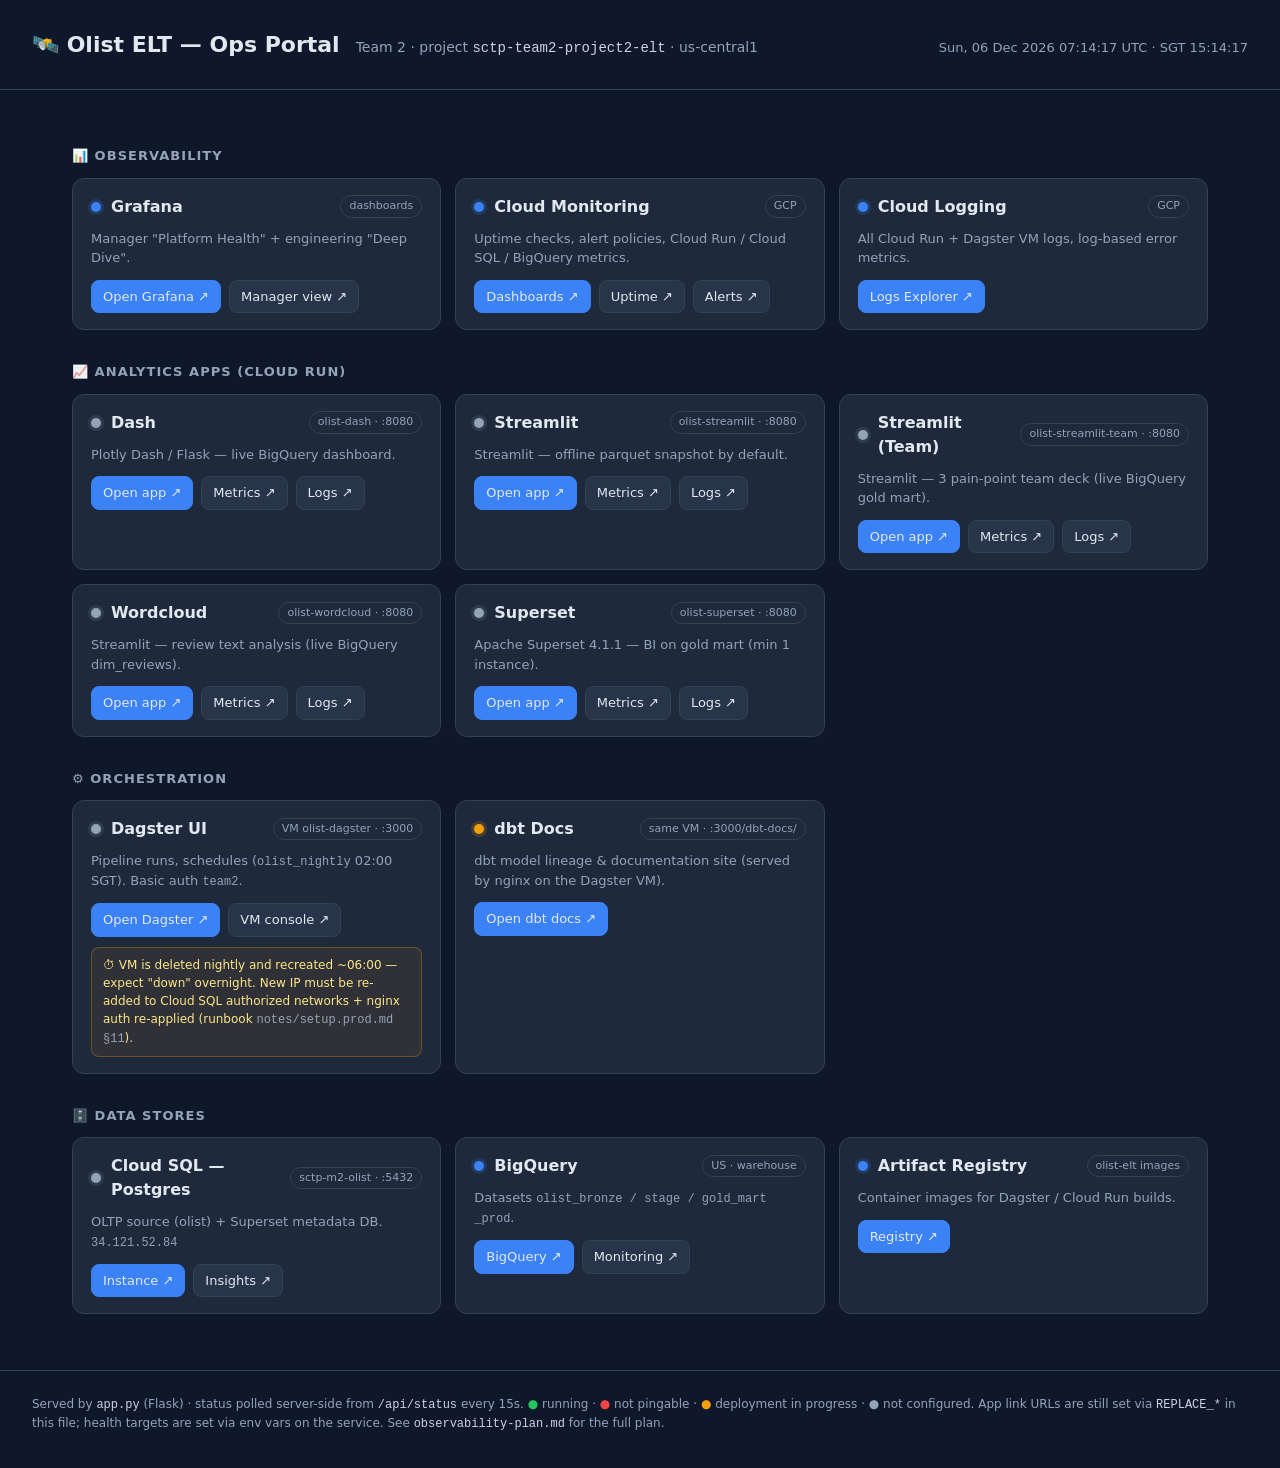
==== p6_orchestration/observability/index.html @ 687a0ec0 "Merge branch 'main' of github.com:sctp-team2/m2-elt" ====
<!DOCTYPE html>
<html lang="en">
<head>
<meta charset="utf-8" />
<meta name="viewport" content="width=device-width, initial-scale=1" />
<title>Olist ELT — Ops Portal</title>
<style>
  :root {
    --bg: #0f172a; --card: #1e293b; --card2: #273449;
    --text: #e2e8f0; --muted: #94a3b8; --border: #334155;
    --green: #22c55e; --amber: #f59e0b; --red: #ef4444; --blue: #3b82f6;
  }
  * { box-sizing: border-box; }
  body {
    margin: 0; background: var(--bg); color: var(--text);
    font-family: system-ui, -apple-system, "Segoe UI", Roboto, sans-serif;
    line-height: 1.5;
  }
  header {
    padding: 28px 32px; border-bottom: 1px solid var(--border);
    display: flex; align-items: baseline; gap: 16px; flex-wrap: wrap;
  }
  header h1 { margin: 0; font-size: 22px; }
  header .sub { color: var(--muted); font-size: 14px; }
  header .meta { margin-left: auto; color: var(--muted); font-size: 13px; }
  main { padding: 24px 32px; max-width: 1200px; margin: 0 auto; }
  h2 {
    font-size: 13px; text-transform: uppercase; letter-spacing: .08em;
    color: var(--muted); margin: 32px 0 12px;
  }
  .grid {
    display: grid; gap: 14px;
    grid-template-columns: repeat(auto-fill, minmax(300px, 1fr));
  }
  .card {
    background: var(--card); border: 1px solid var(--border);
    border-radius: 12px; padding: 16px 18px; transition: border-color .15s;
  }
  .card:hover { border-color: var(--blue); }
  .card .top { display: flex; align-items: center; gap: 10px; }
  .dot { width: 10px; height: 10px; border-radius: 50%; flex: 0 0 auto;
         background: var(--muted); box-shadow: 0 0 0 3px rgba(148,163,184,.15); }
  .dot.up, .dot.green { background: var(--green); box-shadow: 0 0 0 3px rgba(34,197,94,.18); }
  .dot.down, .dot.red { background: var(--red); box-shadow: 0 0 0 3px rgba(239,68,68,.18); }
  .dot.warn, .dot.yellow { background: var(--amber); box-shadow: 0 0 0 3px rgba(245,158,11,.18); }
  .dot.gray { background: var(--muted); box-shadow: 0 0 0 3px rgba(148,163,184,.15); }
  .dot.blue { background: var(--blue); box-shadow: 0 0 0 3px rgba(59,130,246,.18); }
  @keyframes pulse { 0%,100% { opacity: 1; } 50% { opacity: .35; } }
  .dot.yellow { animation: pulse 1.1s ease-in-out infinite; }
  .status-label { font-size: 11px; color: var(--muted); margin-left: 6px; white-space: nowrap; }
  .card h3 { margin: 0; font-size: 16px; flex: 1; }
  .card .tag {
    font-size: 11px; color: var(--muted); border: 1px solid var(--border);
    border-radius: 999px; padding: 2px 8px; white-space: nowrap;
  }
  .card .desc { color: var(--muted); font-size: 13px; margin: 10px 0 12px; }
  .card .links { display: flex; flex-wrap: wrap; gap: 8px; }
  .card a.btn {
    text-decoration: none; font-size: 13px; color: var(--text);
    background: var(--card2); border: 1px solid var(--border);
    border-radius: 8px; padding: 6px 11px; transition: background .15s;
  }
  .card a.btn:hover { background: var(--blue); border-color: var(--blue); }
  .card a.btn.primary { background: var(--blue); border-color: var(--blue); }
  .card code { color: var(--muted); font-size: 12px; }
  .note {
    background: rgba(245,158,11,.08); border: 1px solid rgba(245,158,11,.3);
    color: #fde68a; font-size: 12px; border-radius: 8px;
    padding: 8px 11px; margin-top: 10px;
  }
  footer { color: var(--muted); font-size: 12px; padding: 24px 32px 40px;
           border-top: 1px solid var(--border); margin-top: 32px; }
  footer code { color: #cbd5e1; }
  a { color: var(--blue); }
</style>
</head>
<body>
<header>
  <h1>🛰️ Olist ELT — Ops Portal</h1>
  <span class="sub">Team 2 · project <code style="color:#cbd5e1">sctp-team2-project2-elt</code> · us-central1</span>
  <span class="meta" id="clock"></span>
</header>

<main>
  <!-- ============ OBSERVABILITY ============ -->
  <h2>📊 Observability</h2>
  <div class="grid">
    <div class="card">
      <div class="top"><span class="dot blue"></span><h3>Grafana</h3><span class="tag">dashboards</span></div>
      <div class="desc">Manager "Platform Health" + engineering "Deep Dive".</div>
      <div class="links">
        <a class="btn primary" href="https://olist-grafana-513410438758.us-central1.run.app" target="_blank" rel="noopener">Open Grafana ↗</a>
        <a class="btn" href="https://olist-grafana-513410438758.us-central1.run.app/d/olist-platform-health" target="_blank" rel="noopener">Manager view ↗</a>
      </div>
    </div>
    <div class="card">
      <div class="top"><span class="dot blue"></span><h3>Cloud Monitoring</h3><span class="tag">GCP</span></div>
      <div class="desc">Uptime checks, alert policies, Cloud Run / Cloud SQL / BigQuery metrics.</div>
      <div class="links">
        <a class="btn primary" href="https://console.cloud.google.com/monitoring?project=sctp-team2-project2-elt" target="_blank" rel="noopener">Dashboards ↗</a>
        <a class="btn" href="https://console.cloud.google.com/monitoring/uptime?project=sctp-team2-project2-elt" target="_blank" rel="noopener">Uptime ↗</a>
        <a class="btn" href="https://console.cloud.google.com/monitoring/alerting?project=sctp-team2-project2-elt" target="_blank" rel="noopener">Alerts ↗</a>
      </div>
    </div>
    <div class="card">
      <div class="top"><span class="dot blue"></span><h3>Cloud Logging</h3><span class="tag">GCP</span></div>
      <div class="desc">All Cloud Run + Dagster VM logs, log-based error metrics.</div>
      <div class="links">
        <a class="btn primary" href="https://console.cloud.google.com/logs/query?project=sctp-team2-project2-elt" target="_blank" rel="noopener">Logs Explorer ↗</a>
      </div>
    </div>
  </div>

  <!-- ============ ANALYTICS APPS ============ -->
  <h2>📈 Analytics Apps (Cloud Run)</h2>
  <div class="grid">
    <div class="card">
      <div class="top"><span class="dot gray" data-id="dash"></span><h3>Dash</h3><span class="status-label" data-label="dash"></span><span class="tag">olist-dash · :8080</span></div>
      <div class="desc">Plotly Dash / Flask — live BigQuery dashboard.</div>
      <div class="links">
        <a class="btn primary" href="https://olist-dash-cfzbsxpkgq-uc.a.run.app" target="_blank" rel="noopener">Open app ↗</a>
        <a class="btn" href="https://console.cloud.google.com/run/detail/us-central1/olist-dash/metrics?project=sctp-team2-project2-elt" target="_blank" rel="noopener">Metrics ↗</a>
        <a class="btn" href="https://console.cloud.google.com/run/detail/us-central1/olist-dash/logs?project=sctp-team2-project2-elt" target="_blank" rel="noopener">Logs ↗</a>
      </div>
    </div>
    <div class="card">
      <div class="top"><span class="dot gray" data-id="streamlit"></span><h3>Streamlit</h3><span class="status-label" data-label="streamlit"></span><span class="tag">olist-streamlit · :8080</span></div>
      <div class="desc">Streamlit — offline parquet snapshot by default.</div>
      <div class="links">
        <a class="btn primary" href="https://olist-streamlit-cfzbsxpkgq-uc.a.run.app" target="_blank" rel="noopener">Open app ↗</a>
        <a class="btn" href="https://console.cloud.google.com/run/detail/us-central1/olist-streamlit/metrics?project=sctp-team2-project2-elt" target="_blank" rel="noopener">Metrics ↗</a>
        <a class="btn" href="https://console.cloud.google.com/run/detail/us-central1/olist-streamlit/logs?project=sctp-team2-project2-elt" target="_blank" rel="noopener">Logs ↗</a>
      </div>
    </div>
    <div class="card">
      <div class="top"><span class="dot gray" data-id="streamlit-team"></span><h3>Streamlit (Team)</h3><span class="status-label" data-label="streamlit-team"></span><span class="tag">olist-streamlit-team · :8080</span></div>
      <div class="desc">Streamlit — 3 pain-point team deck (live BigQuery gold mart).</div>
      <div class="links">
        <a class="btn primary" href="https://olist-streamlit-team-513410438758.us-central1.run.app" target="_blank" rel="noopener">Open app ↗</a>
        <a class="btn" href="https://console.cloud.google.com/run/detail/us-central1/olist-streamlit-team/metrics?project=sctp-team2-project2-elt" target="_blank" rel="noopener">Metrics ↗</a>
        <a class="btn" href="https://console.cloud.google.com/run/detail/us-central1/olist-streamlit-team/logs?project=sctp-team2-project2-elt" target="_blank" rel="noopener">Logs ↗</a>
      </div>
    </div>
    <div class="card">
      <div class="top"><span class="dot gray" data-id="wordcloud"></span><h3>Wordcloud</h3><span class="status-label" data-label="wordcloud"></span><span class="tag">olist-wordcloud · :8080</span></div>
      <div class="desc">Streamlit — review text analysis (live BigQuery dim_reviews).</div>
      <div class="links">
        <a class="btn primary" href="https://olist-wordcloud-513410438758.us-central1.run.app" target="_blank" rel="noopener">Open app ↗</a>
        <a class="btn" href="https://console.cloud.google.com/run/detail/us-central1/olist-wordcloud/metrics?project=sctp-team2-project2-elt" target="_blank" rel="noopener">Metrics ↗</a>
        <a class="btn" href="https://console.cloud.google.com/run/detail/us-central1/olist-wordcloud/logs?project=sctp-team2-project2-elt" target="_blank" rel="noopener">Logs ↗</a>
      </div>
    </div>
    <div class="card">
      <div class="top"><span class="dot gray" data-id="superset"></span><h3>Superset</h3><span class="status-label" data-label="superset"></span><span class="tag">olist-superset · :8080</span></div>
      <div class="desc">Apache Superset 4.1.1 — BI on gold mart (min 1 instance).</div>
      <div class="links">
        <a class="btn primary" href="https://olist-superset-cfzbsxpkgq-uc.a.run.app" target="_blank" rel="noopener">Open app ↗</a>
        <a class="btn" href="https://console.cloud.google.com/run/detail/us-central1/olist-superset/metrics?project=sctp-team2-project2-elt" target="_blank" rel="noopener">Metrics ↗</a>
        <a class="btn" href="https://console.cloud.google.com/run/detail/us-central1/olist-superset/logs?project=sctp-team2-project2-elt" target="_blank" rel="noopener">Logs ↗</a>
      </div>
    </div>
  </div>

  <!-- ============ ORCHESTRATION ============ -->
  <h2>⚙️ Orchestration</h2>
  <div class="grid">
    <div class="card">
      <div class="top"><span class="dot gray" data-id="dagster"></span><h3>Dagster UI</h3><span class="status-label" data-label="dagster"></span><span class="tag">VM olist-dagster · :3000</span></div>
      <div class="desc">Pipeline runs, schedules (<code>olist_nightly</code> 02:00 SGT). Basic auth <code>team2</code>.</div>
      <div class="links">
        <a class="btn primary" href="http://34.27.145.163:3000" target="_blank" rel="noopener">Open Dagster ↗</a>
        <a class="btn" href="https://console.cloud.google.com/compute/instances?project=sctp-team2-project2-elt" target="_blank" rel="noopener">VM console ↗</a>
      </div>
      <div class="note">⏱ VM is deleted nightly and recreated ~06:00 — expect "down" overnight. New IP must be re-added to Cloud SQL authorized networks + nginx auth re-applied (runbook <code>notes/setup.prod.md §11</code>).</div>
    </div>
    <div class="card">
      <div class="top"><span class="dot warn"></span><h3>dbt Docs</h3><span class="tag">same VM · :3000/dbt-docs/</span></div>
      <div class="desc">dbt model lineage &amp; documentation site (served by nginx on the Dagster VM).</div>
      <div class="links">
        <a class="btn primary" href="http://34.27.145.163:3000/dbt-docs/" target="_blank" rel="noopener">Open dbt docs ↗</a>
      </div>
    </div>
  </div>

  <!-- ============ DATA STORES ============ -->
  <h2>🗄️ Data Stores</h2>
  <div class="grid">
    <div class="card">
      <div class="top"><span class="dot gray" data-id="postgres"></span><h3>Cloud SQL — Postgres</h3><span class="status-label" data-label="postgres"></span><span class="tag">sctp-m2-olist · :5432</span></div>
      <div class="desc">OLTP source (olist) + Superset metadata DB. <code>34.121.52.84</code></div>
      <div class="links">
        <a class="btn primary" href="https://console.cloud.google.com/sql/instances/sctp-m2-olist/overview?project=sctp-team2-project2-elt" target="_blank" rel="noopener">Instance ↗</a>
        <a class="btn" href="https://console.cloud.google.com/sql/instances/sctp-m2-olist/system-insights?project=sctp-team2-project2-elt" target="_blank" rel="noopener">Insights ↗</a>
      </div>
    </div>
    <div class="card">
      <div class="top"><span class="dot blue"></span><h3>BigQuery</h3><span class="tag">US · warehouse</span></div>
      <div class="desc">Datasets <code>olist_bronze / stage / gold_mart _prod</code>.</div>
      <div class="links">
        <a class="btn primary" href="https://console.cloud.google.com/bigquery?project=sctp-team2-project2-elt" target="_blank" rel="noopener">BigQuery ↗</a>
        <a class="btn" href="https://console.cloud.google.com/bigquery/admin/monitoring?project=sctp-team2-project2-elt" target="_blank" rel="noopener">Monitoring ↗</a>
      </div>
    </div>
    <div class="card">
      <div class="top"><span class="dot blue"></span><h3>Artifact Registry</h3><span class="tag">olist-elt images</span></div>
      <div class="desc">Container images for Dagster / Cloud Run builds.</div>
      <div class="links">
        <a class="btn primary" href="https://console.cloud.google.com/artifacts?project=sctp-team2-project2-elt" target="_blank" rel="noopener">Registry ↗</a>
      </div>
    </div>
  </div>
</main>

<footer>
  Served by <code>app.py</code> (Flask) · status polled server-side from <code>/api/status</code> every 15s.
  <span style="color:var(--green)">●</span> running ·
  <span style="color:var(--red)">●</span> not pingable ·
  <span style="color:var(--amber)">●</span> deployment in progress ·
  <span style="color:var(--muted)">●</span> not configured.
  App link URLs are still set via <code>REPLACE_*</code> in this file; health targets are set via env vars on the service.
  See <code>observability-plan.md</code> for the full plan. <span id="auth-note"></span>
</footer>

<script>
  // Clock
  function tick() {
    var d = new Date();
    document.getElementById('clock').textContent =
      d.toUTCString().replace('GMT','UTC') + '  ·  SGT ' +
      d.toLocaleTimeString('en-SG', { timeZone: 'Asia/Singapore', hour12: false });
  }
  tick(); setInterval(tick, 1000);

  // Server-side health: poll /api/status (no CORS — same origin).
  var STATES = ['green', 'red', 'yellow', 'gray'];
  function applyStatus(svc) {
    var dot = document.querySelector('.dot[data-id="' + svc.id + '"]');
    var label = document.querySelector('.status-label[data-label="' + svc.id + '"]');
    if (dot) { STATES.forEach(function (s) { dot.classList.remove(s); });
               dot.classList.add(svc.state); }
    if (label) { label.textContent = svc.detail || svc.state; }
  }
  function poll() {
    fetch('/api/status', { cache: 'no-store' })
      .then(function (r) { return r.json(); })
      .then(function (data) {
        (data.services || []).forEach(applyStatus);
        var note = document.getElementById('auth-note');
        if (note) {
          note.textContent = data.auth === 'degraded'
            ? '⚠ GCP API degraded (' + (data.auth_error || 'no creds') +
              ') — deploy/VM detection off, ping only.'
            : '';
          note.style.color = '#fde68a';
        }
      })
      .catch(function () {
        document.querySelectorAll('.dot[data-id]').forEach(function (dot) {
          STATES.forEach(function (s) { dot.classList.remove(s); });
          dot.classList.add('gray');
        });
      });
  }
  poll(); setInterval(poll, 15000);
</script>
</body>
</html>
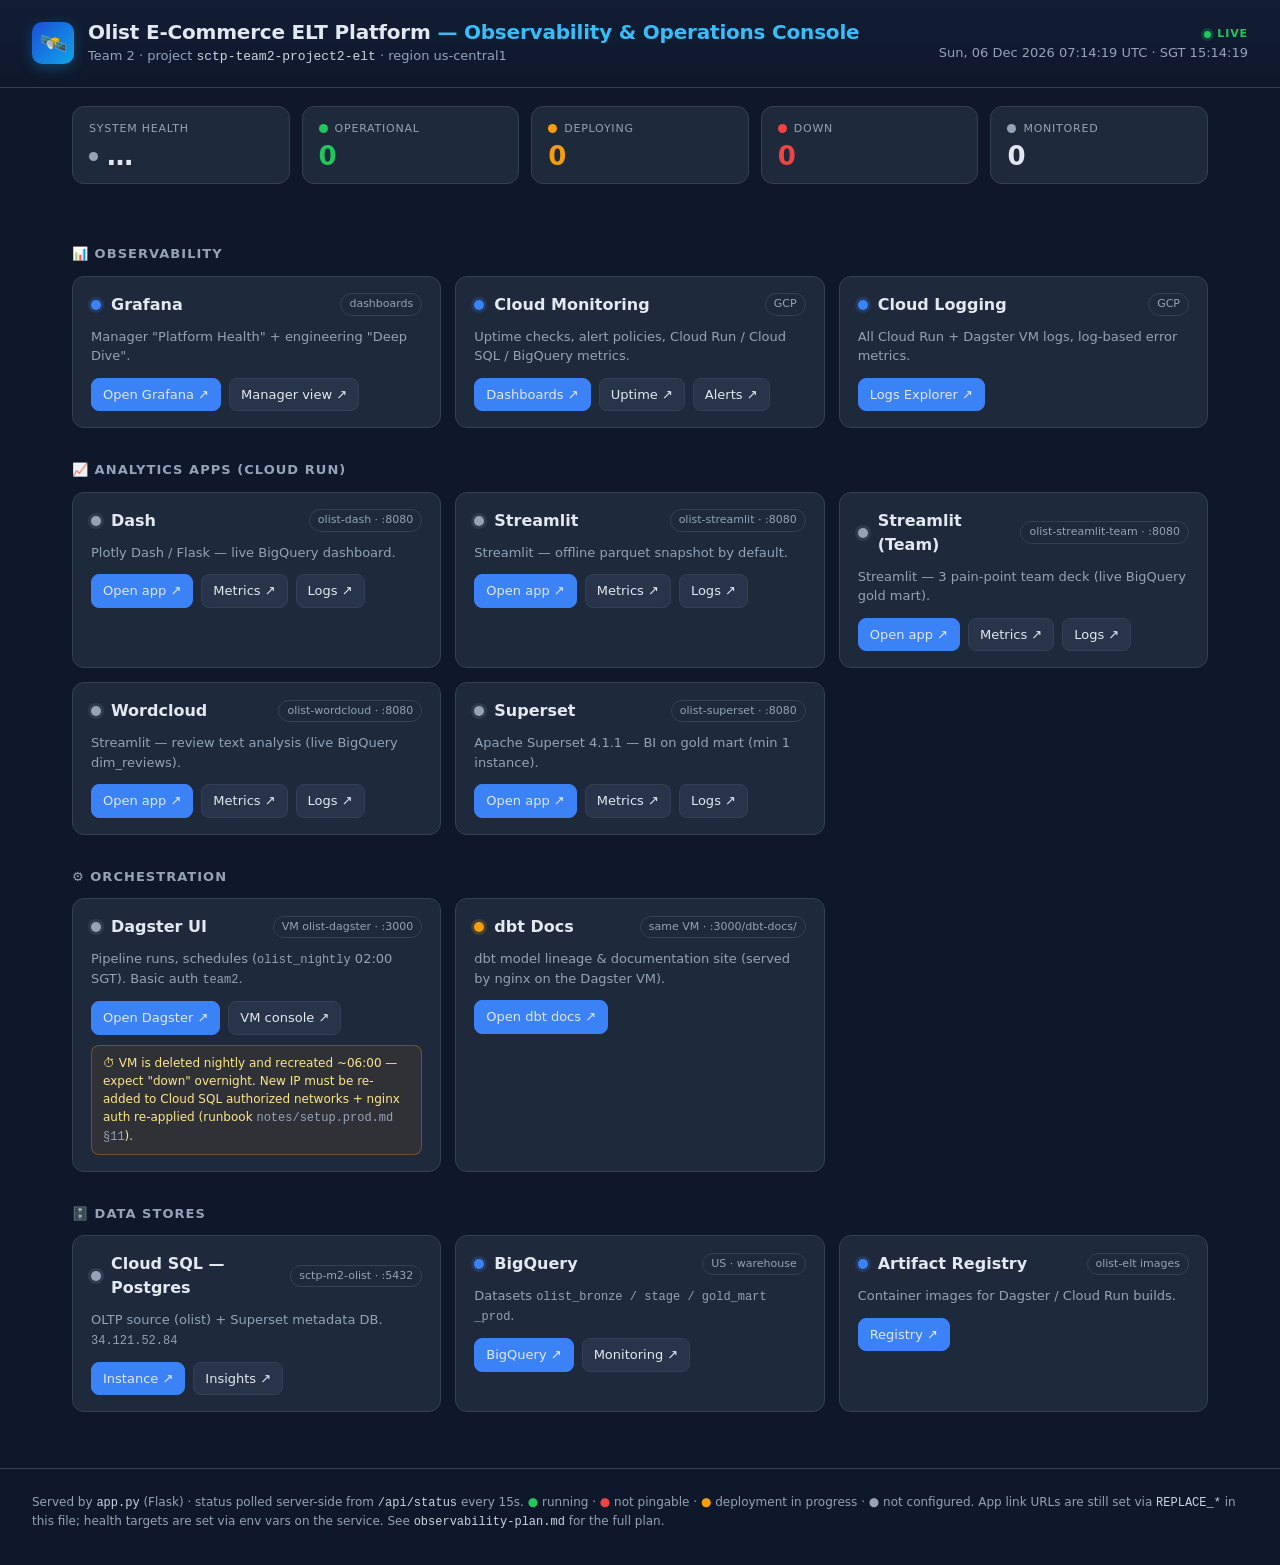
==== commit 71cbb0bf: "improve the text of observability dashboard" ====
--- a/p6_orchestration/observability/index.html
+++ b/p6_orchestration/observability/index.html
@@ -3,7 +3,7 @@
 <head>
 <meta charset="utf-8" />
 <meta name="viewport" content="width=device-width, initial-scale=1" />
-<title>Olist ELT — Ops Portal</title>
+<title>Olist E-Commerce ELT Platform — Observability &amp; Operations Console</title>
 <style>
   :root {
     --bg: #0f172a; --card: #1e293b; --card2: #273449;
@@ -17,12 +17,52 @@
     line-height: 1.5;
   }
   header {
-    padding: 28px 32px; border-bottom: 1px solid var(--border);
-    display: flex; align-items: baseline; gap: 16px; flex-wrap: wrap;
-  }
-  header h1 { margin: 0; font-size: 22px; }
-  header .sub { color: var(--muted); font-size: 14px; }
-  header .meta { margin-left: auto; color: var(--muted); font-size: 13px; }
+    padding: 20px 32px; border-bottom: 1px solid var(--border);
+    display: flex; align-items: center; gap: 16px; flex-wrap: wrap;
+    background: linear-gradient(180deg, rgba(59,130,246,.06), transparent);
+  }
+  header .brand { display: flex; align-items: center; gap: 14px; min-width: 0; }
+  header .logo {
+    width: 42px; height: 42px; flex: 0 0 auto; border-radius: 10px;
+    display: grid; place-items: center; font-size: 22px;
+    background: linear-gradient(135deg, #1d4ed8, #0ea5e9);
+    box-shadow: 0 4px 14px rgba(14,165,233,.3);
+  }
+  header .titles { min-width: 0; }
+  header h1 { margin: 0; font-size: 20px; line-height: 1.2; letter-spacing: -.01em; }
+  header h1 .accent { color: #38bdf8; }
+  header .sub { color: var(--muted); font-size: 13px; margin-top: 2px; }
+  header .meta { margin-left: auto; color: var(--muted); font-size: 13px; text-align: right; }
+  header .meta .live {
+    display: inline-flex; align-items: center; gap: 6px; color: var(--green);
+    font-size: 11px; text-transform: uppercase; letter-spacing: .08em; font-weight: 600;
+  }
+  header .meta .live::before {
+    content: ""; width: 7px; height: 7px; border-radius: 50%;
+    background: var(--green); box-shadow: 0 0 0 3px rgba(34,197,94,.2);
+    animation: pulse 1.6s ease-in-out infinite;
+  }
+
+  /* Health overview strip */
+  .overview {
+    display: grid; gap: 12px; padding: 18px 32px 4px;
+    grid-template-columns: repeat(auto-fit, minmax(150px, 1fr));
+    max-width: 1200px; margin: 0 auto;
+  }
+  .stat {
+    background: var(--card); border: 1px solid var(--border);
+    border-radius: 12px; padding: 14px 16px; position: relative; overflow: hidden;
+  }
+  .stat .label {
+    font-size: 11px; text-transform: uppercase; letter-spacing: .07em;
+    color: var(--muted); display: flex; align-items: center; gap: 7px;
+  }
+  .stat .value { font-size: 26px; font-weight: 700; margin-top: 6px; line-height: 1; }
+  .stat .swatch { width: 9px; height: 9px; border-radius: 50%; flex: 0 0 auto; }
+  .stat.health .value { display: flex; align-items: center; gap: 9px; }
+  .stat.ok .value { color: var(--green); }
+  .stat.bad .value { color: var(--red); }
+  .stat.warn .value { color: var(--amber); }
   main { padding: 24px 32px; max-width: 1200px; margin: 0 auto; }
   h2 {
     font-size: 13px; text-transform: uppercase; letter-spacing: .08em;
@@ -76,10 +116,41 @@
 </head>
 <body>
 <header>
-  <h1>🛰️ Olist ELT — Ops Portal</h1>
-  <span class="sub">Team 2 · project <code style="color:#cbd5e1">sctp-team2-project2-elt</code> · us-central1</span>
-  <span class="meta" id="clock"></span>
+  <div class="brand">
+    <div class="logo">🛰️</div>
+    <div class="titles">
+      <h1>Olist E-Commerce ELT Platform <span class="accent">— Observability &amp; Operations Console</span></h1>
+      <div class="sub">Team 2 · project <code style="color:#cbd5e1">sctp-team2-project2-elt</code> · region us-central1</div>
+    </div>
+  </div>
+  <div class="meta">
+    <div class="live">Live</div>
+    <div id="clock"></div>
+  </div>
 </header>
+
+<section class="overview" id="overview">
+  <div class="stat health" id="stat-health">
+    <div class="label">System Health</div>
+    <div class="value"><span class="swatch" style="background:var(--muted)"></span><span id="health-text">…</span></div>
+  </div>
+  <div class="stat ok">
+    <div class="label"><span class="swatch" style="background:var(--green)"></span>Operational</div>
+    <div class="value" id="cnt-green">0</div>
+  </div>
+  <div class="stat warn">
+    <div class="label"><span class="swatch" style="background:var(--amber)"></span>Deploying</div>
+    <div class="value" id="cnt-yellow">0</div>
+  </div>
+  <div class="stat bad">
+    <div class="label"><span class="swatch" style="background:var(--red)"></span>Down</div>
+    <div class="value" id="cnt-red">0</div>
+  </div>
+  <div class="stat">
+    <div class="label"><span class="swatch" style="background:var(--muted)"></span>Monitored</div>
+    <div class="value" id="cnt-total">0</div>
+  </div>
+</section>
 
 <main>
   <!-- ============ OBSERVABILITY ============ -->
@@ -240,11 +311,39 @@
                dot.classList.add(svc.state); }
     if (label) { label.textContent = svc.detail || svc.state; }
   }
+  function updateOverview(services) {
+    var c = { green: 0, yellow: 0, red: 0, gray: 0 };
+    services.forEach(function (s) { c[s.state] = (c[s.state] || 0) + 1; });
+    document.getElementById('cnt-green').textContent = c.green;
+    document.getElementById('cnt-yellow').textContent = c.yellow;
+    document.getElementById('cnt-red').textContent = c.red;
+    document.getElementById('cnt-total').textContent = services.length;
+
+    var stat = document.getElementById('stat-health');
+    var text = document.getElementById('health-text');
+    var sw = stat.querySelector('.swatch');
+    stat.classList.remove('ok', 'bad', 'warn');
+    if (c.red > 0) {
+      stat.classList.add('bad'); text.textContent = 'Degraded';
+      sw.style.background = 'var(--red)';
+    } else if (c.yellow > 0) {
+      stat.classList.add('warn'); text.textContent = 'Updating';
+      sw.style.background = 'var(--amber)';
+    } else if (c.green > 0) {
+      stat.classList.add('ok'); text.textContent = 'All Systems Operational';
+      sw.style.background = 'var(--green)';
+    } else {
+      text.textContent = 'Unknown'; sw.style.background = 'var(--muted)';
+    }
+  }
+
   function poll() {
     fetch('/api/status', { cache: 'no-store' })
       .then(function (r) { return r.json(); })
       .then(function (data) {
-        (data.services || []).forEach(applyStatus);
+        var services = data.services || [];
+        services.forEach(applyStatus);
+        updateOverview(services);
         var note = document.getElementById('auth-note');
         if (note) {
           note.textContent = data.auth === 'degraded'
